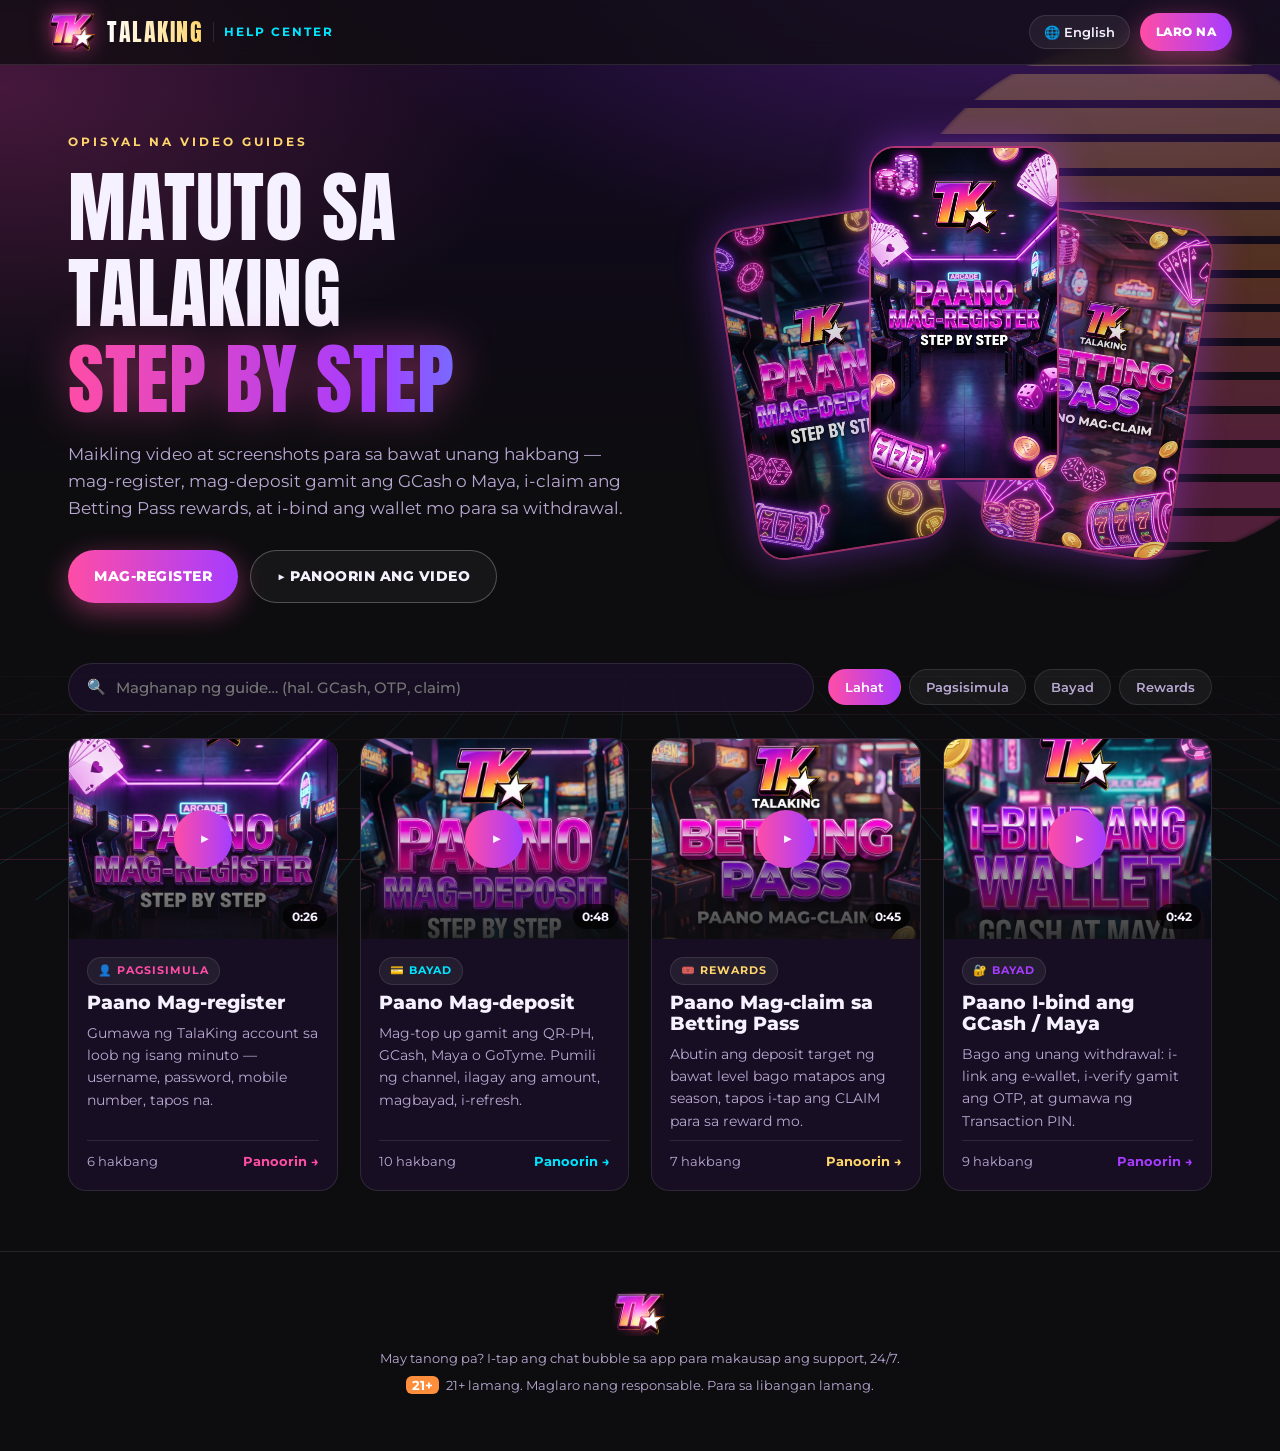
==== index.html @ 38434b26 "TalaKing bilingual tutorial help center Co-Authored-By: Claude Opus 5.5 <noreply@anthropic.com>" ====
<!doctype html>
<html lang="fil">
<head>
  <meta charset="utf-8">
  <meta name="viewport" content="width=device-width, initial-scale=1">
  <title>TalaKing Help Center</title>
  <meta name="description" content="TalaKing video tutorials in English and Filipino — register, deposit, Betting Pass and wallet binding.">
  <meta name="theme-color" content="#0D0D0F">
  <link rel="icon" href="assets/img/mark.png">
  <link rel="preconnect" href="https://fonts.googleapis.com">
  <link rel="preconnect" href="https://fonts.gstatic.com" crossorigin>
  <link href="https://fonts.googleapis.com/css2?family=Anton&family=Montserrat:wght@400;500;600;700;800&display=swap" rel="stylesheet">
  <link rel="stylesheet" href="assets/css/style.css?v=2">
</head>
<body>
  <div class="bg" aria-hidden="true"><div class="sun"></div><div class="grid"></div></div>
  <div class="progress" id="progress"></div>

  <header class="nav">
    <a class="brand" href="#/"><img src="assets/img/logo.png" alt=""><span class="wordmark">TALAKING</span><span class="brand-tag" data-ui="brandTag"></span></a>
    <div class="nav-right">
      <button class="lang" id="langBtn" type="button"><span class="globe">🌐</span> <span data-ui="langLabel"></span></button>
      <a class="btn btn-pink btn-sm" id="navPlay" target="_blank" rel="noopener" data-ui="ctaPlay"></a>
    </div>
  </header>

  <main id="app"></main>

  <footer class="foot">
    <img src="assets/img/logo.png" alt="TalaKing">
    <p data-ui="help"></p>
    <p class="age"><b>21+</b> <span data-ui="footer"></span></p>
  </footer>
  <div class="toast" id="toast"></div>

  <script src="assets/js/content.js?v=2"></script>
  <script src="assets/js/app.js?v=2"></script>
</body>
</html>
---- assets/css/style.css ----
:root {
  --pink: #FF4DA6; --purple: #A63CFF; --cyan: #00E5FF; --orange: #FF8E3C; --gold: #FFD66B;
  --ink: #0D0D0F; --panel: rgba(28, 16, 44, .72); --line: rgba(255, 255, 255, .1);
  --text: #F6F1FF; --muted: #B9A9D4; --r: 18px;
  --grad: linear-gradient(90deg, var(--pink), var(--purple));
}
* { box-sizing: border-box; }
html { scroll-behavior: smooth; }
body { margin: 0; background: var(--ink); color: var(--text); font: 15px/1.6 Montserrat, system-ui, sans-serif; overflow-x: hidden; }
img { max-width: 100%; display: block; }
a { color: inherit; text-decoration: none; }
h1, h2, h3 { margin: 0; line-height: 1.1; }
h1, h2 { font-family: Anton, Impact, sans-serif; font-weight: 400; letter-spacing: .5px; text-transform: uppercase; }

/* Vice-city background */
.bg { position: fixed; inset: 0; z-index: -1; overflow: hidden;
  background: radial-gradient(1200px 600px at 80% -10%, rgba(166, 60, 255, .35), transparent 60%),
              radial-gradient(900px 500px at 0% 10%, rgba(255, 77, 166, .22), transparent 60%),
              linear-gradient(180deg, #120821 0%, #0D0D0F 55%); }
.sun { position: absolute; width: 520px; height: 520px; right: -120px; top: 40px; border-radius: 50%; opacity: .28; filter: blur(2px);
  background: linear-gradient(180deg, var(--gold), var(--orange) 45%, var(--pink) 80%);
  -webkit-mask: repeating-linear-gradient(180deg, #000 0 26px, transparent 26px 34px); mask: repeating-linear-gradient(180deg, #000 0 26px, transparent 26px 34px); }
.grid { position: absolute; left: -50%; right: -50%; bottom: -10%; height: 55%; transform: perspective(500px) rotateX(62deg);
  background-image: linear-gradient(rgba(255, 77, 166, .35) 1px, transparent 1px), linear-gradient(90deg, rgba(0, 229, 255, .25) 1px, transparent 1px);
  background-size: 60px 60px; animation: gridmove 6s linear infinite; -webkit-mask: linear-gradient(transparent, #000 60%); mask: linear-gradient(transparent, #000 60%); opacity: .5; }
@keyframes gridmove { to { background-position: 0 60px, 0 0; } }
.progress { position: fixed; top: 0; left: 0; right: 0; height: 3px; background: var(--grad); transform-origin: 0 50%; transform: scaleX(0); z-index: 60; }

/* Nav */
.nav { position: sticky; top: 0; z-index: 50; display: flex; align-items: center; justify-content: space-between; gap: 12px;
  padding: 12px clamp(16px, 4vw, 48px); background: rgba(13, 13, 15, .72); backdrop-filter: blur(14px); border-bottom: 1px solid var(--line); }
.brand { display: flex; align-items: center; gap: 10px; }
.brand img { height: 40px; width: auto; filter: drop-shadow(0 0 10px rgba(255, 77, 166, .5)); }
.wordmark { font: 400 24px/1 Anton, sans-serif; letter-spacing: 1.5px; background: linear-gradient(90deg, #fff, var(--gold)); -webkit-background-clip: text; background-clip: text; color: transparent; }
.brand-tag { font-weight: 700; font-size: 12px; letter-spacing: 2px; text-transform: uppercase; color: var(--cyan); border-left: 1px solid var(--line); padding-left: 10px; }
.nav-right { display: flex; gap: 10px; align-items: center; }
.lang { cursor: pointer; font: 600 13px Montserrat, sans-serif; color: var(--text); background: rgba(255, 255, 255, .06); border: 1px solid var(--line); border-radius: 999px; padding: 8px 14px; transition: .2s; }
.lang:hover { border-color: var(--cyan); box-shadow: 0 0 16px rgba(0, 229, 255, .35); }

/* Buttons */
.btn { display: inline-flex; align-items: center; gap: 8px; font-weight: 800; letter-spacing: .5px; text-transform: uppercase; font-size: 14px;
  padding: 14px 26px; border-radius: 999px; position: relative; overflow: hidden; transition: transform .2s, box-shadow .2s; }
.btn:hover { transform: translateY(-2px); }
.btn-pink { background: var(--grad); color: #fff; box-shadow: 0 8px 28px rgba(255, 77, 166, .45); animation: glow 2.4s ease-in-out infinite; }
.btn-pink::after { content: ""; position: absolute; top: 0; left: -60%; width: 40%; height: 100%; transform: skewX(-20deg);
  background: linear-gradient(90deg, transparent, rgba(255, 255, 255, .45), transparent); animation: shine 3s infinite; }
.btn-ghost { border: 1px solid rgba(255, 255, 255, .25); background: rgba(255, 255, 255, .04); }
.btn-ghost:hover { border-color: var(--cyan); box-shadow: 0 0 20px rgba(0, 229, 255, .3); }
.btn-sm { padding: 9px 16px; font-size: 12px; }
@keyframes glow { 50% { box-shadow: 0 8px 40px rgba(166, 60, 255, .7); } }
@keyframes shine { 0% { left: -60%; } 60%, 100% { left: 130%; } }

/* Hero */
main { padding: 0 clamp(16px, 4vw, 48px); max-width: 1240px; margin: 0 auto; }
.hero { display: grid; grid-template-columns: 1.1fr .9fr; gap: 40px; align-items: center; padding: 64px 0 40px; }
.eyebrow { display: inline-block; font-size: 12px; font-weight: 700; letter-spacing: 3px; text-transform: uppercase; color: var(--gold); margin-bottom: 14px; }
.hero h1 { font-size: clamp(40px, 6.4vw, 78px); }
.hero h1 span { display: block; background: linear-gradient(90deg, var(--pink), var(--purple), var(--cyan)); -webkit-background-clip: text; background-clip: text; color: transparent; filter: drop-shadow(0 0 22px rgba(255, 77, 166, .45)); }
.hero p { color: var(--muted); font-size: 17px; max-width: 560px; margin: 18px 0 28px; }
.hero-cta { display: flex; flex-wrap: wrap; gap: 12px; }
.hero-phones { position: relative; height: 440px; }
.phone { position: absolute; width: 190px; border-radius: 26px; overflow: hidden; border: 2px solid rgba(255, 77, 166, .7); box-shadow: 0 0 40px rgba(166, 60, 255, .5); background: #000; }
.phone img { aspect-ratio: 9/16; object-fit: cover; }
.phone.p0 { left: 50%; top: 0; transform: translateX(-50%); z-index: 2; animation: float 6s ease-in-out infinite; }
.phone.p1 { left: 4%; top: 70px; transform: rotate(-9deg); opacity: .85; animation: float 7s ease-in-out -2s infinite; }
.phone.p2 { right: 4%; top: 70px; transform: rotate(9deg); opacity: .85; animation: float 7s ease-in-out -4s infinite; }
@keyframes float { 50% { translate: 0 -12px; } }

/* Toolbar + cards */
.guides { padding: 20px 0 60px; scroll-margin-top: 80px; }
.toolbar { display: flex; flex-wrap: wrap; gap: 14px; justify-content: space-between; align-items: center; margin-bottom: 26px; }
.search { flex: 1 1 320px; display: flex; align-items: center; gap: 10px; background: var(--panel); border: 1px solid var(--line); border-radius: 999px; padding: 4px 18px; }
.search input { flex: 1; min-width: 0; background: none; border: 0; outline: 0; color: var(--text); font: 500 15px Montserrat, sans-serif; padding: 10px 0; }
.search:focus-within { border-color: var(--pink); box-shadow: 0 0 18px rgba(255, 77, 166, .3); }
.filters { display: flex; gap: 8px; flex-wrap: wrap; }
.filter { cursor: pointer; font: 600 13px Montserrat, sans-serif; color: var(--muted); background: rgba(255, 255, 255, .05); border: 1px solid var(--line); border-radius: 999px; padding: 9px 16px; transition: .2s; }
.filter.on, .filter:hover { color: #fff; background: var(--grad); border-color: transparent; }
.cards { display: grid; grid-template-columns: repeat(auto-fill, minmax(260px, 1fr)); gap: 22px; }
.card { display: flex; flex-direction: column; background: var(--panel); border: 1px solid var(--line); border-radius: var(--r); overflow: hidden; backdrop-filter: blur(10px); transition: transform .25s, box-shadow .25s, border-color .25s; }
.card:hover { transform: translateY(-6px); border-color: var(--accent); box-shadow: 0 14px 40px -10px var(--accent); }
.card-thumb { position: relative; aspect-ratio: 4/3; overflow: hidden; background: #000; }
.card-thumb img { width: 100%; height: 100%; object-fit: cover; object-position: center 42%; transition: transform .5s; }
.card:hover .card-thumb img { transform: scale(1.06); }
.card-thumb::after { content: ""; position: absolute; inset: 0; background: linear-gradient(180deg, transparent 40%, rgba(13, 13, 15, .85)); }
.play-dot { position: absolute; z-index: 1; left: 50%; top: 50%; transform: translate(-50%, -50%); width: 58px; height: 58px; display: grid; place-items: center; padding-left: 4px; border-radius: 50%; background: var(--grad); box-shadow: 0 0 0 0 rgba(255, 77, 166, .6); animation: pulse 2s infinite; font-size: 18px; }
@keyframes pulse { 70% { box-shadow: 0 0 0 18px rgba(255, 77, 166, 0); } 100% { box-shadow: 0 0 0 0 rgba(255, 77, 166, 0); } }
.dur { position: absolute; z-index: 1; right: 10px; bottom: 10px; font-size: 12px; font-weight: 700; background: rgba(0, 0, 0, .7); padding: 3px 9px; border-radius: 999px; }
.card-body { padding: 18px; display: flex; flex-direction: column; gap: 8px; flex: 1; }
.chip { align-self: flex-start; font-size: 11px; font-weight: 700; letter-spacing: 1px; text-transform: uppercase; color: var(--accent, var(--cyan)); background: rgba(255, 255, 255, .06); border: 1px solid var(--line); padding: 4px 10px; border-radius: 999px; }
.card h3 { font-size: 19px; font-weight: 800; }
.card p { margin: 0; color: var(--muted); font-size: 14px; flex: 1; }
.card-foot { display: flex; justify-content: space-between; font-size: 13px; color: var(--muted); padding-top: 10px; border-top: 1px solid var(--line); }
.card-foot .go { color: var(--accent); font-weight: 700; }
.empty { color: var(--muted); text-align: center; grid-column: 1/-1; padding: 40px 0; }

/* Guide page */
.guide { padding: 28px 0 60px; }
.back { display: inline-block; color: var(--muted); font-weight: 600; margin-bottom: 18px; }
.back:hover { color: var(--cyan); }
.guide-head h1 { font-size: clamp(34px, 5vw, 60px); margin: 12px 0 10px; text-shadow: 0 0 30px var(--accent); }
.guide-head p { color: var(--muted); max-width: 720px; margin: 0; font-size: 16px; }
.meta { display: flex; flex-wrap: wrap; gap: 16px; align-items: center; margin-top: 14px; color: var(--muted); font-size: 13px; font-weight: 600; }
.share { cursor: pointer; font: 600 13px Montserrat, sans-serif; color: var(--text); background: rgba(255, 255, 255, .06); border: 1px solid var(--line); border-radius: 999px; padding: 6px 12px; }
.share:hover { border-color: var(--accent); }
.guide-grid { display: grid; grid-template-columns: minmax(280px, 380px) 1fr; gap: 40px; margin-top: 32px; align-items: start; }
.video-col { position: sticky; top: 86px; }
.video-wrap { position: relative; border-radius: 28px; overflow: hidden; border: 2px solid var(--accent); box-shadow: 0 0 50px -8px var(--accent); background: #000; aspect-ratio: 9/16; }
.video-wrap video { width: 100%; height: 100%; display: block; object-fit: contain; background: #000; }
.cover { position: absolute; inset: 0; border: 0; cursor: pointer; color: #fff; display: flex; flex-direction: column; align-items: center; justify-content: flex-end; gap: 14px; padding: 30px 20px;
  background: linear-gradient(180deg, rgba(13, 13, 15, .1) 30%, rgba(13, 13, 15, .92)); transition: opacity .4s; font-family: Montserrat, sans-serif; }
.cover.gone { opacity: 0; pointer-events: none; }
.big-play { position: absolute; top: 50%; left: 50%; transform: translate(-50%, -50%); width: 84px; height: 84px; display: grid; place-items: center; padding-left: 6px; border-radius: 50%; background: var(--grad); font-size: 28px; animation: pulse 2s infinite; }
.cover-title { font: 400 28px/1.1 Anton, sans-serif; text-transform: uppercase; text-align: center; }
.cover-pill { font-size: 12px; font-weight: 700; background: rgba(255, 255, 255, .12); border: 1px solid var(--line); padding: 5px 12px; border-radius: 999px; }
.note { margin-top: 16px; padding: 14px 16px; border-radius: 14px; font-size: 14px; background: var(--panel); border: 1px solid var(--line); }
.note-warn { border-color: rgba(255, 142, 60, .55); background: rgba(255, 142, 60, .08); }
.note-tip { border-color: rgba(0, 229, 255, .45); background: rgba(0, 229, 255, .06); }
.steps-col h2 { font-size: 30px; margin-bottom: 18px; }
.steps { list-style: none; margin: 0; padding: 0; display: grid; gap: 18px; }
.step { display: grid; grid-template-columns: 150px 1fr; gap: 20px; align-items: center; background: var(--panel); border: 1px solid var(--line); border-radius: var(--r); padding: 14px; transition: border-color .2s, transform .2s; }
.step:hover { border-color: var(--accent); transform: translateX(4px); }
.shot { border-radius: 14px; overflow: hidden; border: 1px solid rgba(255, 77, 166, .4); background: #000; }
.shot img { width: 100%; aspect-ratio: 480/996; object-fit: cover; cursor: zoom-in; }
.badge { display: inline-block; font-size: 11px; font-weight: 800; letter-spacing: 1.5px; text-transform: uppercase; background: var(--grad); padding: 4px 10px; border-radius: 999px; margin-bottom: 8px; }
.step h3 { font-size: 19px; font-weight: 800; margin-bottom: 6px; }
.step p { margin: 0; color: var(--muted); }
.cta-band { margin: 56px 0 40px; display: flex; flex-wrap: wrap; gap: 20px; align-items: center; justify-content: space-between; padding: 28px 32px; border-radius: 24px;
  background: linear-gradient(120deg, rgba(255, 77, 166, .22), rgba(166, 60, 255, .22) 50%, rgba(0, 229, 255, .14)); border: 1px solid rgba(255, 77, 166, .4); }
.cta-band h2 { font-size: 34px; }
.cta-band p { margin: 6px 0 0; color: var(--muted); }
.rel-h { font-size: 26px; margin-bottom: 16px; }

/* Zoom overlay */
.zoom { position: fixed; inset: 0; z-index: 80; background: rgba(0, 0, 0, .88); display: grid; place-items: center; padding: 20px; cursor: zoom-out; }
.zoom img { max-height: 92vh; width: auto; border-radius: 18px; border: 2px solid var(--pink); }

/* Footer + toast */
.foot { text-align: center; padding: 40px 16px 50px; border-top: 1px solid var(--line); color: var(--muted); font-size: 13px; }
.foot img { height: 44px; width: auto; margin: 0 auto 12px; }
.foot p { margin: 6px 0; }
.age b { color: #fff; background: var(--orange); border-radius: 6px; padding: 1px 6px; margin-right: 4px; }
.toast { position: fixed; left: 50%; bottom: 24px; transform: translate(-50%, 40px); opacity: 0; background: var(--grad); padding: 10px 18px; border-radius: 999px; font-weight: 700; transition: .3s; z-index: 90; }
.toast.on { opacity: 1; transform: translate(-50%, 0); }

/* Reveal */
.reveal { opacity: 0; transform: translateY(22px); transition: opacity .6s ease var(--d, 0ms), transform .6s ease var(--d, 0ms); }
.reveal.in { opacity: 1; transform: none; }

@media (max-width: 900px) {
  .hero { grid-template-columns: 1fr; padding-top: 36px; }
  .hero-phones { height: 330px; }
  .phone { width: 140px; }
  .guide-grid { grid-template-columns: 1fr; }
  .video-col { position: static; max-width: 380px; margin: 0 auto; width: 100%; }
}
@media (max-width: 560px) {
  .brand img { height: 30px; }
  .brand-tag, .nav .btn-sm { display: none; }
  .step { grid-template-columns: 96px 1fr; gap: 14px; padding: 12px; }
  .step h3 { font-size: 16px; }
  .step p { font-size: 14px; }
  .cta-band { padding: 22px; }
  .sun { width: 320px; height: 320px; }
}
@media (prefers-reduced-motion: reduce) { *, *::before, *::after { animation: none !important; transition: none !important; } .reveal { opacity: 1; transform: none; } }
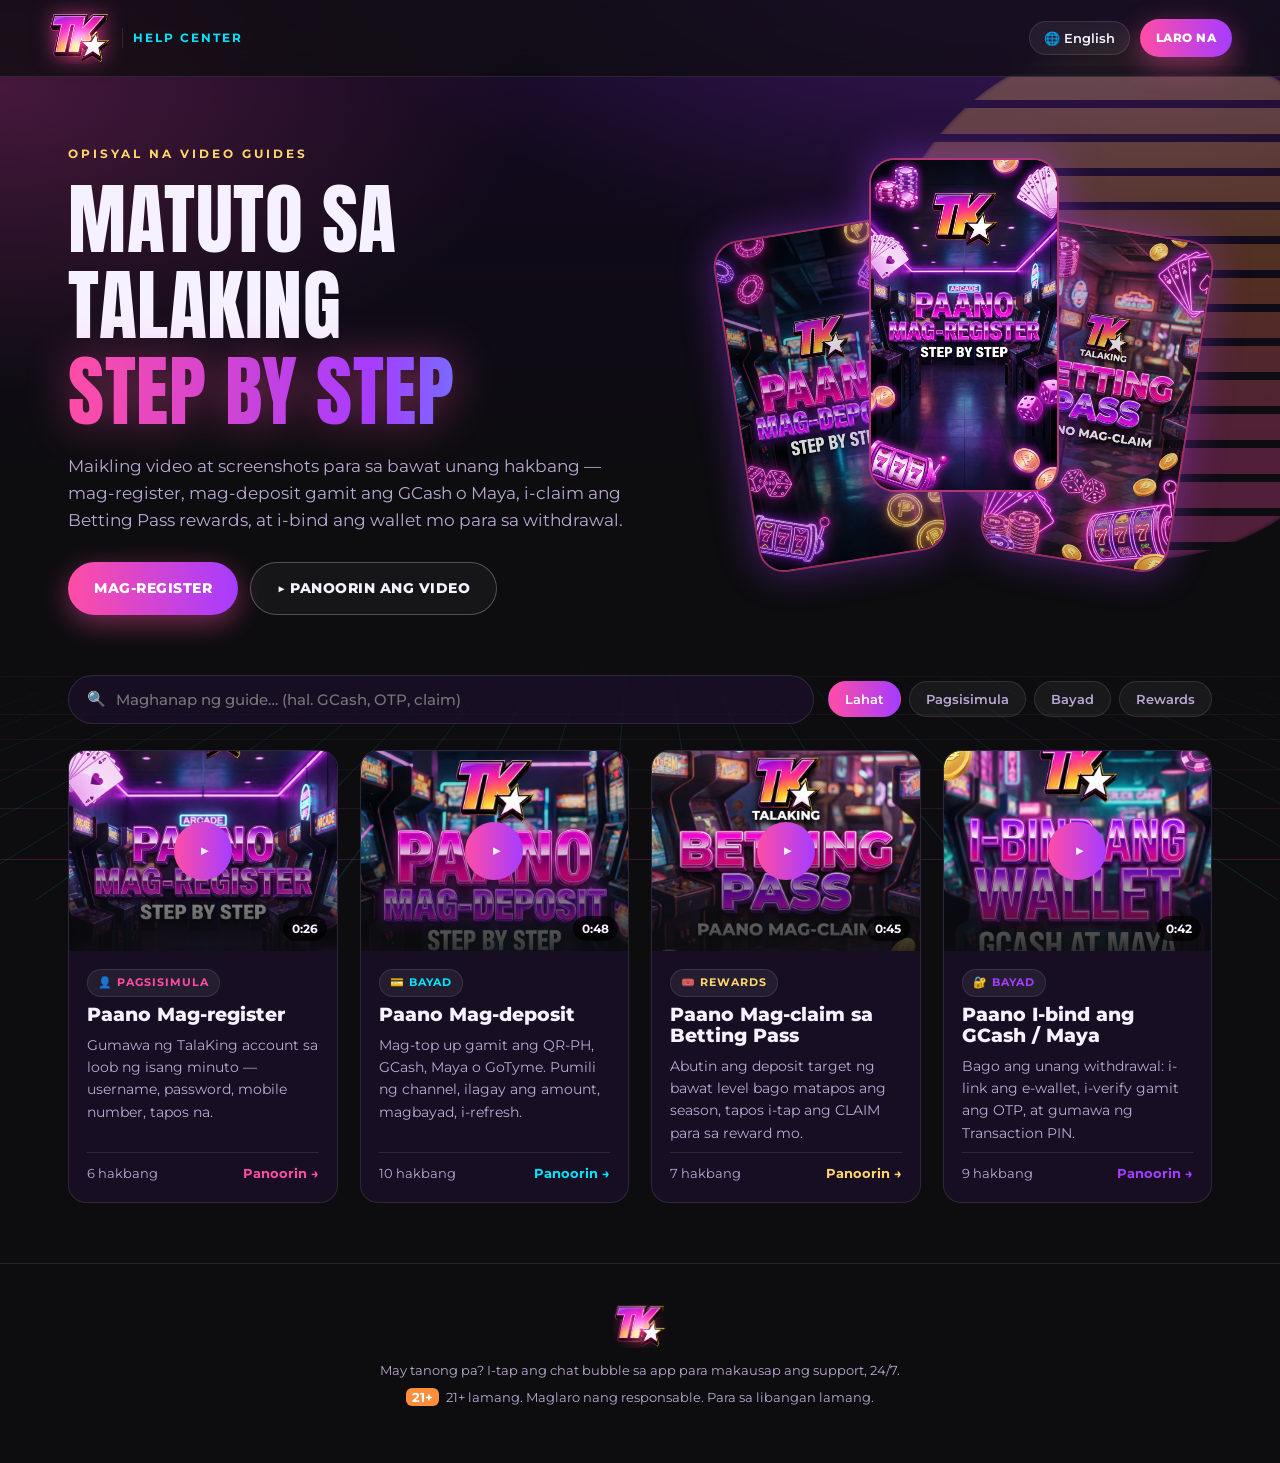
==== commit 18da02c5: "Use TalaKing logo in nav instead of text wordmark Co-Authored-By: Claude Opus 5.5 <noreply@anthropic" ====
--- a/index.html
+++ b/index.html
@@ -10,14 +10,14 @@
   <link rel="preconnect" href="https://fonts.googleapis.com">
   <link rel="preconnect" href="https://fonts.gstatic.com" crossorigin>
   <link href="https://fonts.googleapis.com/css2?family=Anton&family=Montserrat:wght@400;500;600;700;800&display=swap" rel="stylesheet">
-  <link rel="stylesheet" href="assets/css/style.css?v=2">
+  <link rel="stylesheet" href="assets/css/style.css?v=3">
 </head>
 <body>
   <div class="bg" aria-hidden="true"><div class="sun"></div><div class="grid"></div></div>
   <div class="progress" id="progress"></div>
 
   <header class="nav">
-    <a class="brand" href="#/"><img src="assets/img/logo.png" alt=""><span class="wordmark">TALAKING</span><span class="brand-tag" data-ui="brandTag"></span></a>
+    <a class="brand" href="#/"><img src="assets/img/logo.png" alt="TalaKing"><span class="brand-tag" data-ui="brandTag"></span></a>
     <div class="nav-right">
       <button class="lang" id="langBtn" type="button"><span class="globe">🌐</span> <span data-ui="langLabel"></span></button>
       <a class="btn btn-pink btn-sm" id="navPlay" target="_blank" rel="noopener" data-ui="ctaPlay"></a>
@@ -33,7 +33,7 @@
   </footer>
   <div class="toast" id="toast"></div>
 
-  <script src="assets/js/content.js?v=2"></script>
-  <script src="assets/js/app.js?v=2"></script>
+  <script src="assets/js/content.js?v=3"></script>
+  <script src="assets/js/app.js?v=3"></script>
 </body>
 </html>
--- a/assets/css/style.css
+++ b/assets/css/style.css
@@ -30,8 +30,7 @@
 .nav { position: sticky; top: 0; z-index: 50; display: flex; align-items: center; justify-content: space-between; gap: 12px;
   padding: 12px clamp(16px, 4vw, 48px); background: rgba(13, 13, 15, .72); backdrop-filter: blur(14px); border-bottom: 1px solid var(--line); }
 .brand { display: flex; align-items: center; gap: 10px; }
-.brand img { height: 40px; width: auto; filter: drop-shadow(0 0 10px rgba(255, 77, 166, .5)); }
-.wordmark { font: 400 24px/1 Anton, sans-serif; letter-spacing: 1.5px; background: linear-gradient(90deg, #fff, var(--gold)); -webkit-background-clip: text; background-clip: text; color: transparent; }
+.brand img { height: 52px; width: auto; filter: drop-shadow(0 0 10px rgba(255, 77, 166, .5)); }
 .brand-tag { font-weight: 700; font-size: 12px; letter-spacing: 2px; text-transform: uppercase; color: var(--cyan); border-left: 1px solid var(--line); padding-left: 10px; }
 .nav-right { display: flex; gap: 10px; align-items: center; }
 .lang { cursor: pointer; font: 600 13px Montserrat, sans-serif; color: var(--text); background: rgba(255, 255, 255, .06); border: 1px solid var(--line); border-radius: 999px; padding: 8px 14px; transition: .2s; }
@@ -154,7 +153,7 @@
   .video-col { position: static; max-width: 380px; margin: 0 auto; width: 100%; }
 }
 @media (max-width: 560px) {
-  .brand img { height: 30px; }
+  .brand img { height: 42px; }
   .brand-tag, .nav .btn-sm { display: none; }
   .step { grid-template-columns: 96px 1fr; gap: 14px; padding: 12px; }
   .step h3 { font-size: 16px; }
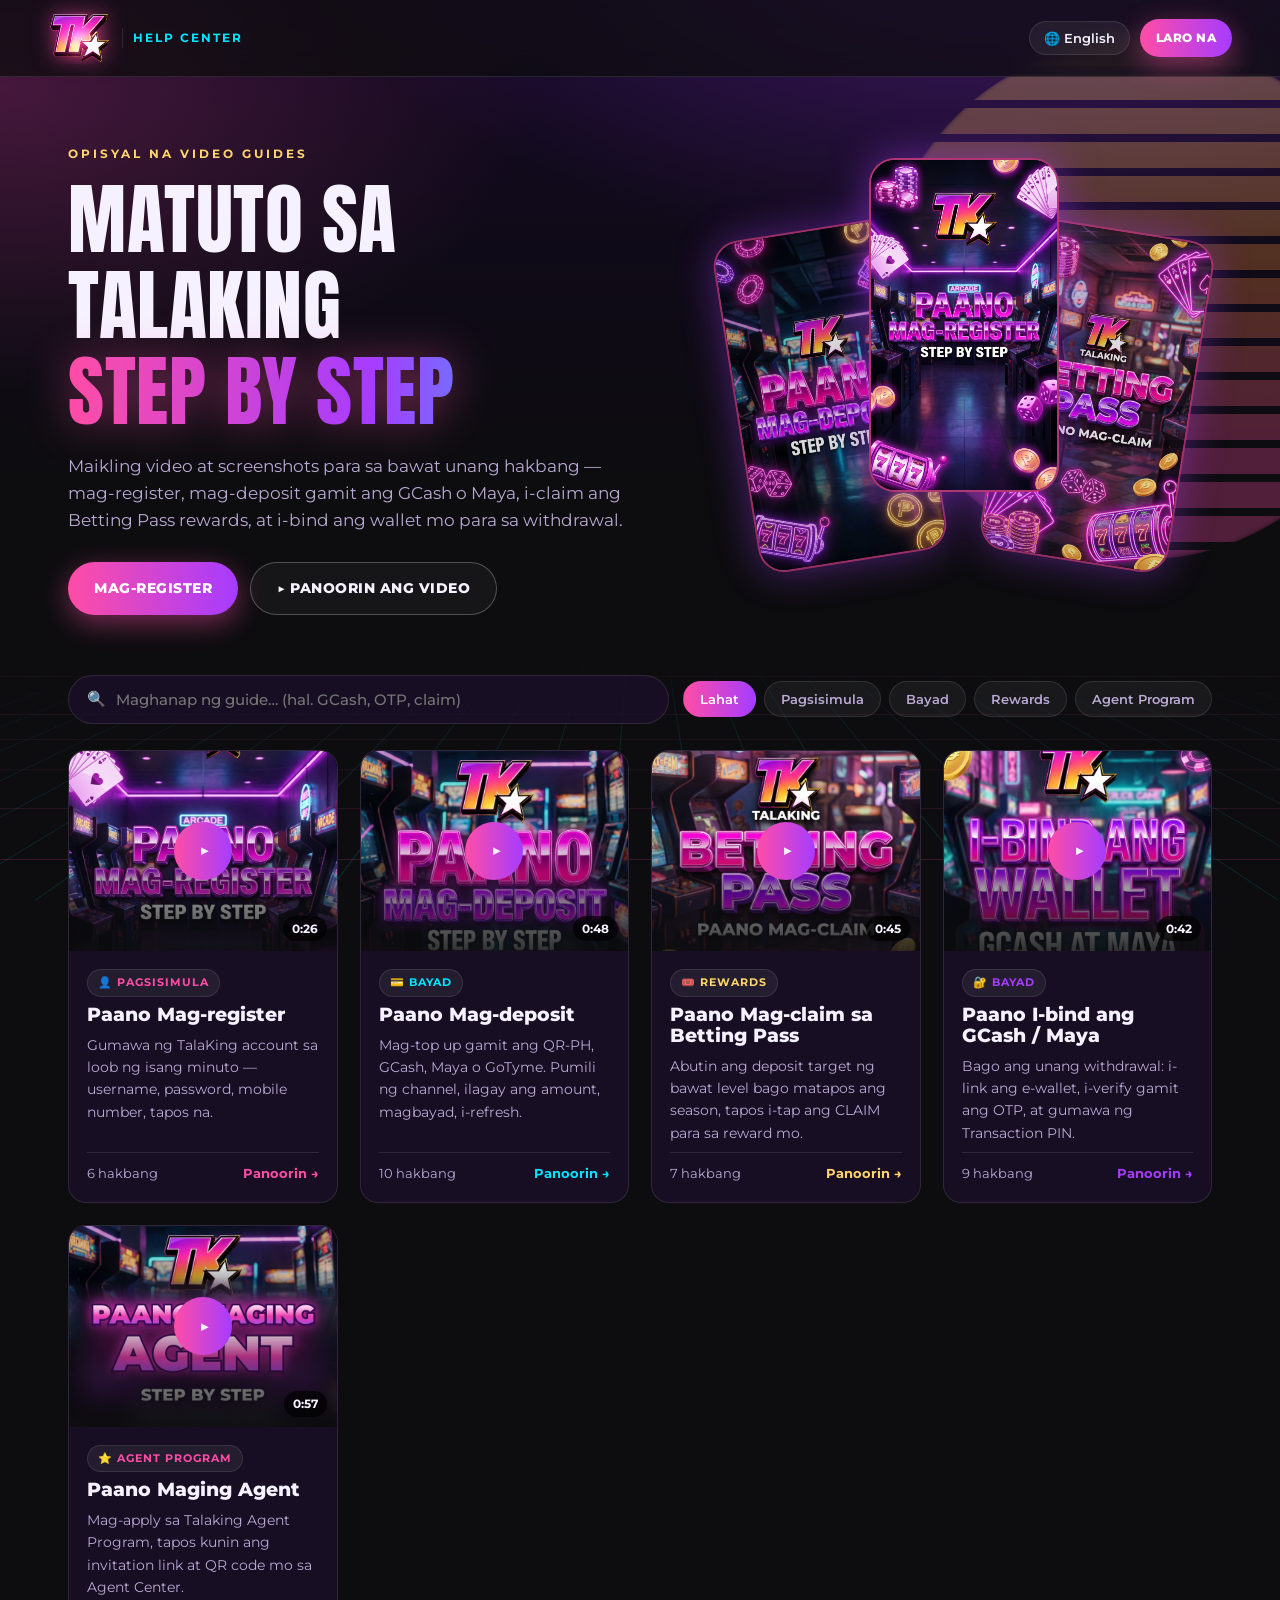
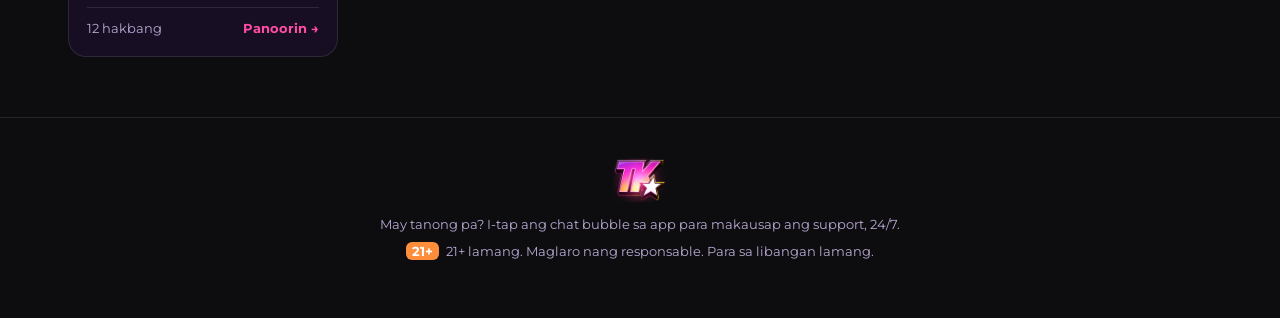
==== commit 40f95d2a: "Add How to Become an Agent guide (EN + Filipino) Per-language video and step screenshots, Agent Prog" ====
--- a/index.html
+++ b/index.html
@@ -4,13 +4,13 @@
   <meta charset="utf-8">
   <meta name="viewport" content="width=device-width, initial-scale=1">
   <title>TalaKing Help Center</title>
-  <meta name="description" content="TalaKing video tutorials in English and Filipino — register, deposit, Betting Pass and wallet binding.">
+  <meta name="description" content="TalaKing video tutorials in English and Filipino — register, deposit, Betting Pass, wallet binding and the Agent Program.">
   <meta name="theme-color" content="#0D0D0F">
   <link rel="icon" href="assets/img/mark.png">
   <link rel="preconnect" href="https://fonts.googleapis.com">
   <link rel="preconnect" href="https://fonts.gstatic.com" crossorigin>
   <link href="https://fonts.googleapis.com/css2?family=Anton&family=Montserrat:wght@400;500;600;700;800&display=swap" rel="stylesheet">
-  <link rel="stylesheet" href="assets/css/style.css?v=3">
+  <link rel="stylesheet" href="assets/css/style.css?v=4">
 </head>
 <body>
   <div class="bg" aria-hidden="true"><div class="sun"></div><div class="grid"></div></div>
@@ -33,7 +33,7 @@
   </footer>
   <div class="toast" id="toast"></div>
 
-  <script src="assets/js/content.js?v=3"></script>
-  <script src="assets/js/app.js?v=3"></script>
+  <script src="assets/js/content.js?v=4"></script>
+  <script src="assets/js/app.js?v=4"></script>
 </body>
 </html>
--- a/assets/css/style.css
+++ b/assets/css/style.css
@@ -120,6 +120,7 @@
 .step:hover { border-color: var(--accent); transform: translateX(4px); }
 .shot { border-radius: 14px; overflow: hidden; border: 1px solid rgba(255, 77, 166, .4); background: #000; }
 .shot img { width: 100%; aspect-ratio: 480/996; object-fit: cover; cursor: zoom-in; }
+.shot.wide img { aspect-ratio: 4/5; }
 .badge { display: inline-block; font-size: 11px; font-weight: 800; letter-spacing: 1.5px; text-transform: uppercase; background: var(--grad); padding: 4px 10px; border-radius: 999px; margin-bottom: 8px; }
 .step h3 { font-size: 19px; font-weight: 800; margin-bottom: 6px; }
 .step p { margin: 0; color: var(--muted); }
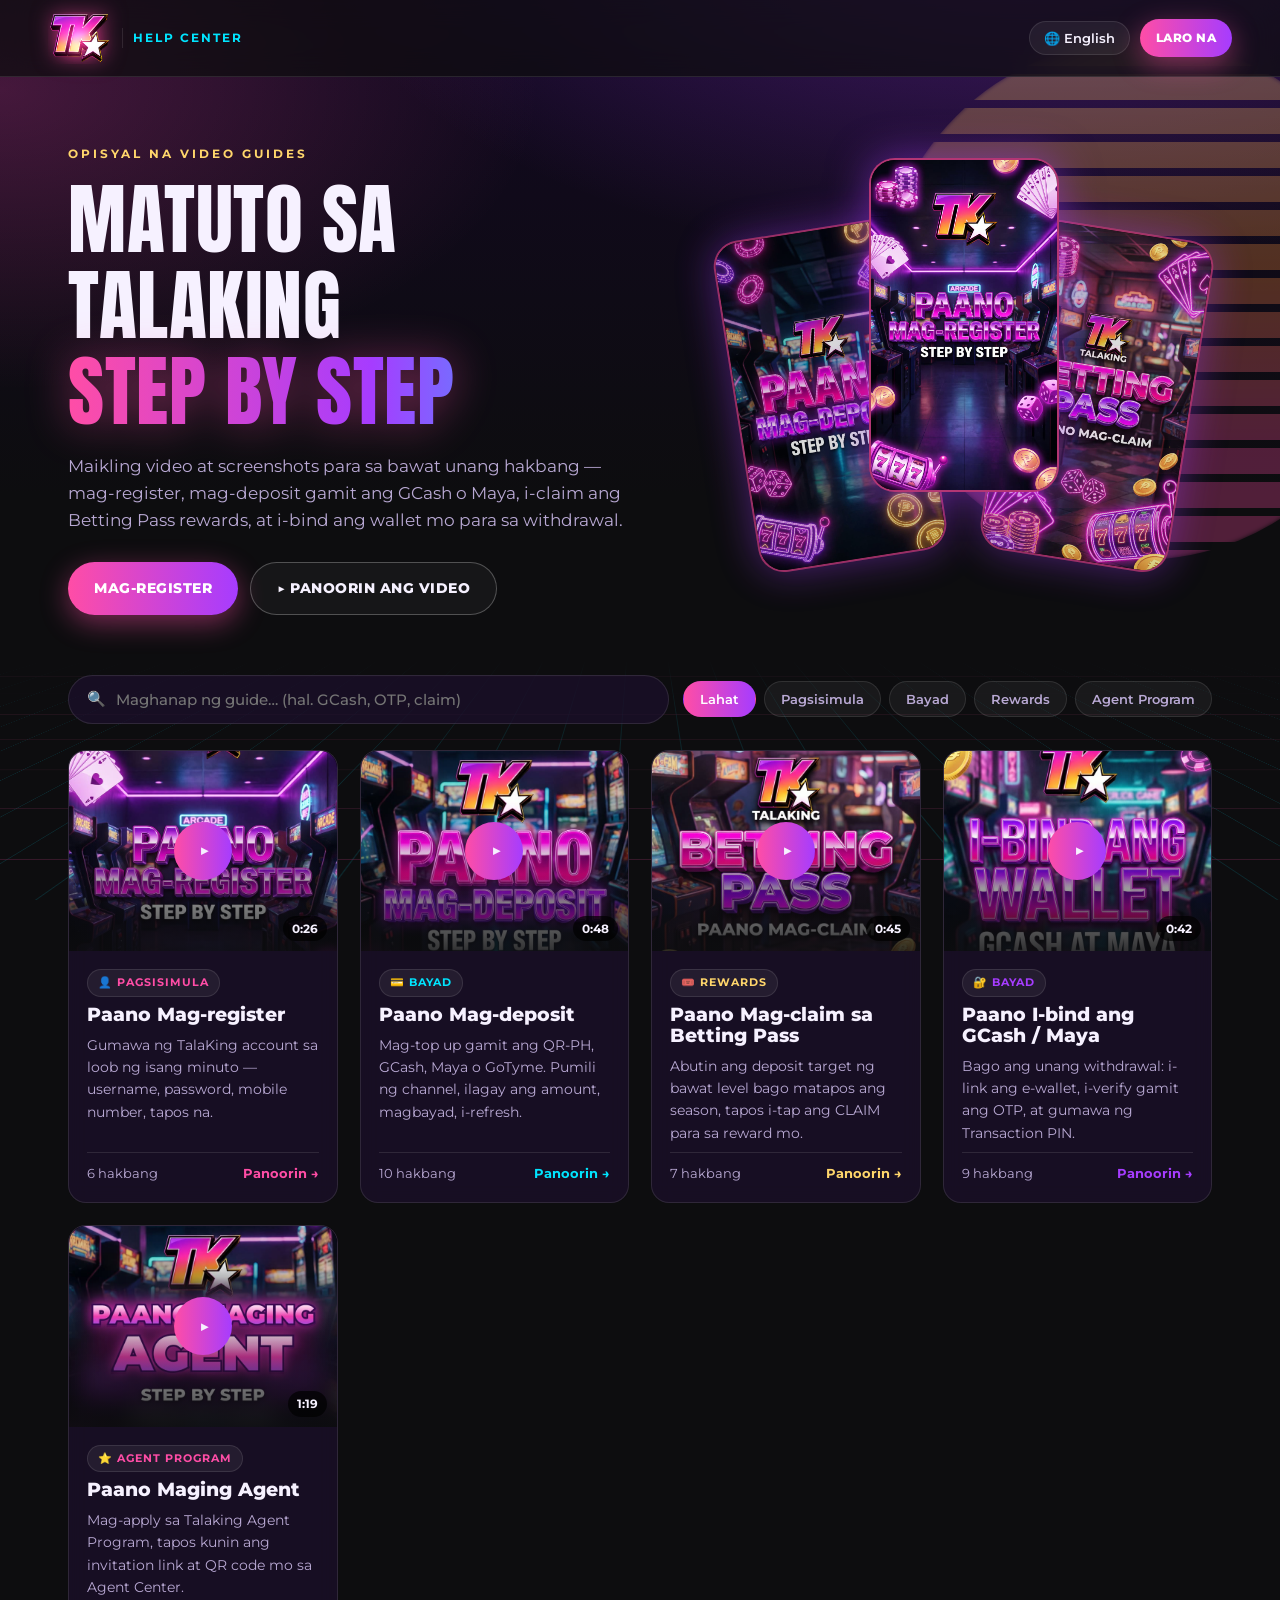
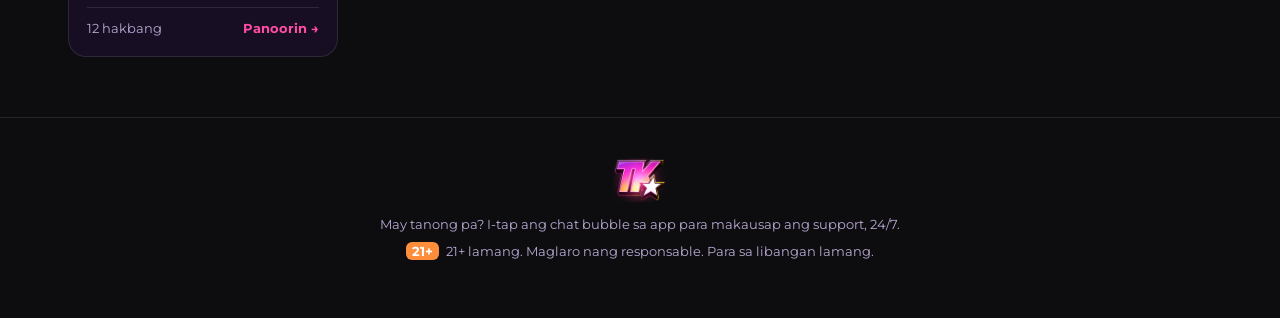
==== commit 61bf062c: "Agent guide: replace wrong voice-over with agent narration (FIL + EN) Co-Authored-By: Claude Fable 5" ====
--- a/index.html
+++ b/index.html
@@ -10,7 +10,7 @@
   <link rel="preconnect" href="https://fonts.googleapis.com">
   <link rel="preconnect" href="https://fonts.gstatic.com" crossorigin>
   <link href="https://fonts.googleapis.com/css2?family=Anton&family=Montserrat:wght@400;500;600;700;800&display=swap" rel="stylesheet">
-  <link rel="stylesheet" href="assets/css/style.css?v=4">
+  <link rel="stylesheet" href="assets/css/style.css?v=5">
 </head>
 <body>
   <div class="bg" aria-hidden="true"><div class="sun"></div><div class="grid"></div></div>
@@ -33,7 +33,7 @@
   </footer>
   <div class="toast" id="toast"></div>
 
-  <script src="assets/js/content.js?v=4"></script>
-  <script src="assets/js/app.js?v=4"></script>
+  <script src="assets/js/content.js?v=5"></script>
+  <script src="assets/js/app.js?v=5"></script>
 </body>
 </html>
